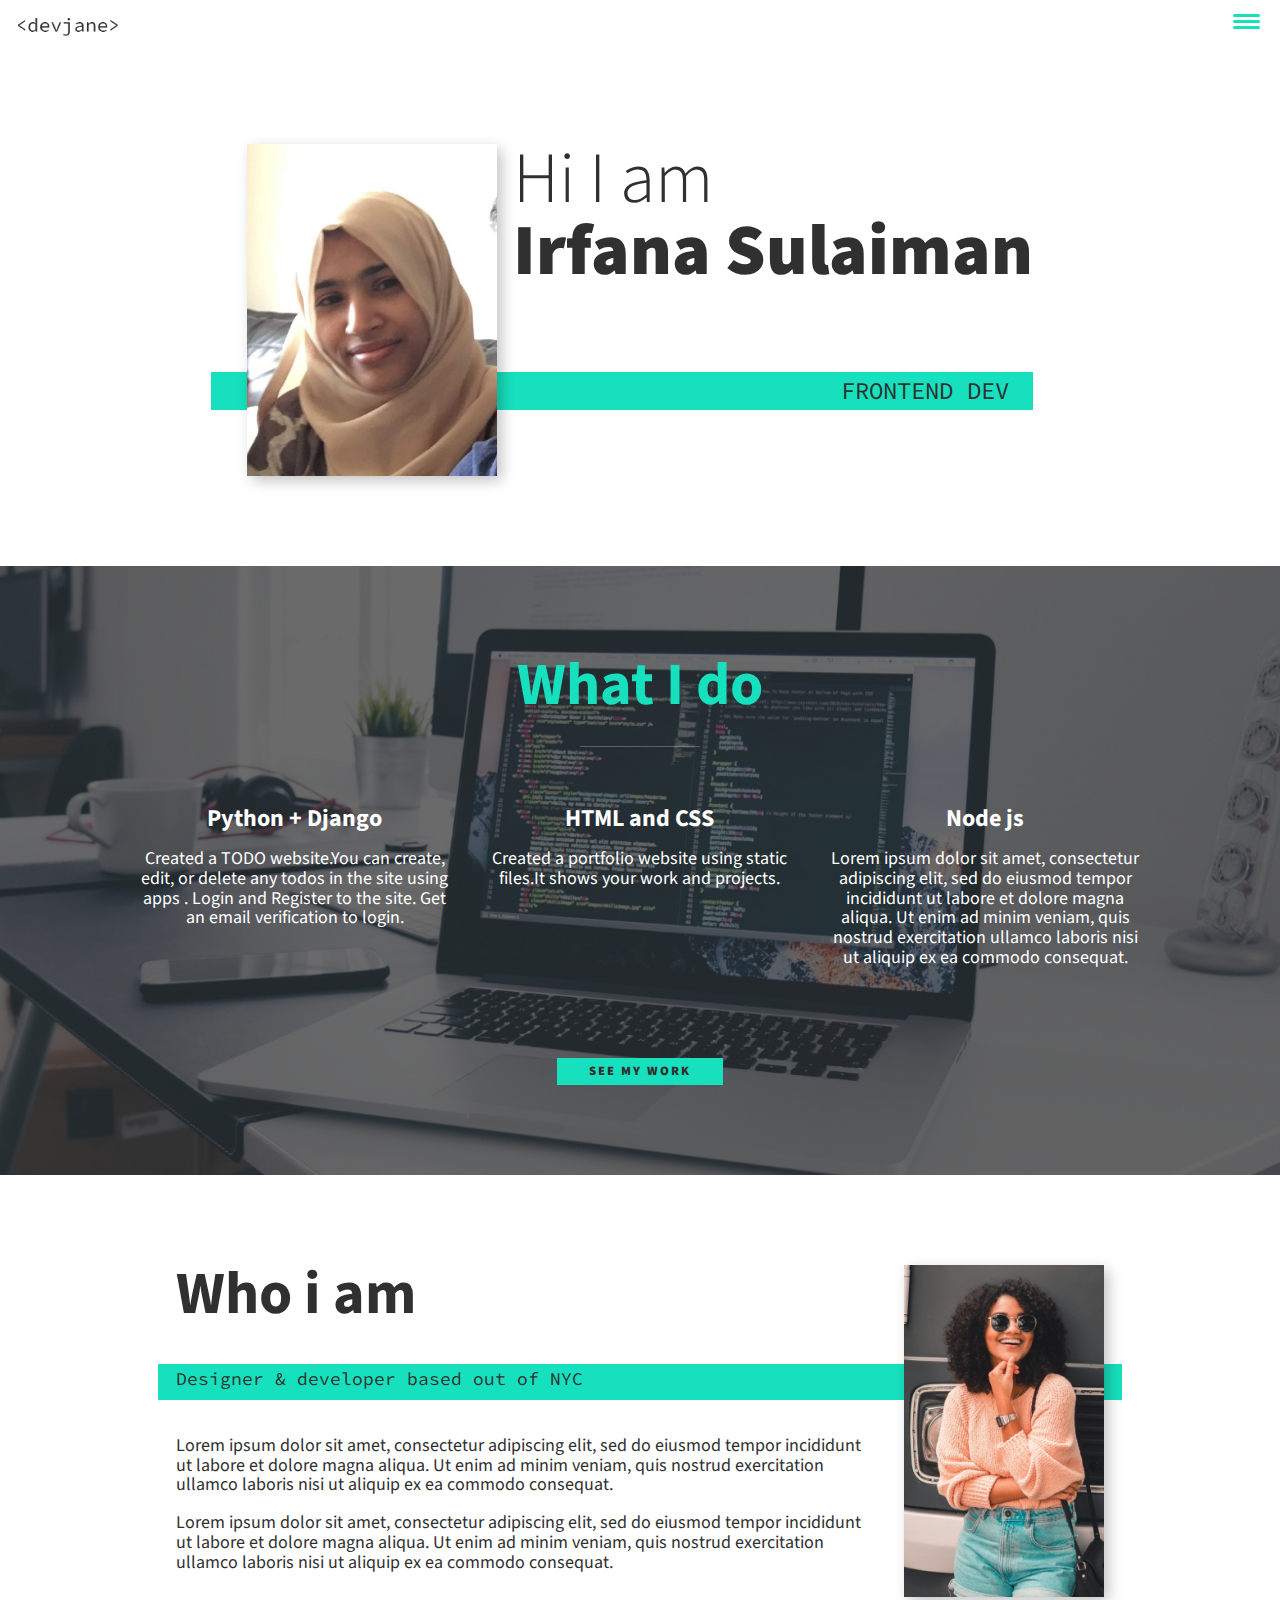
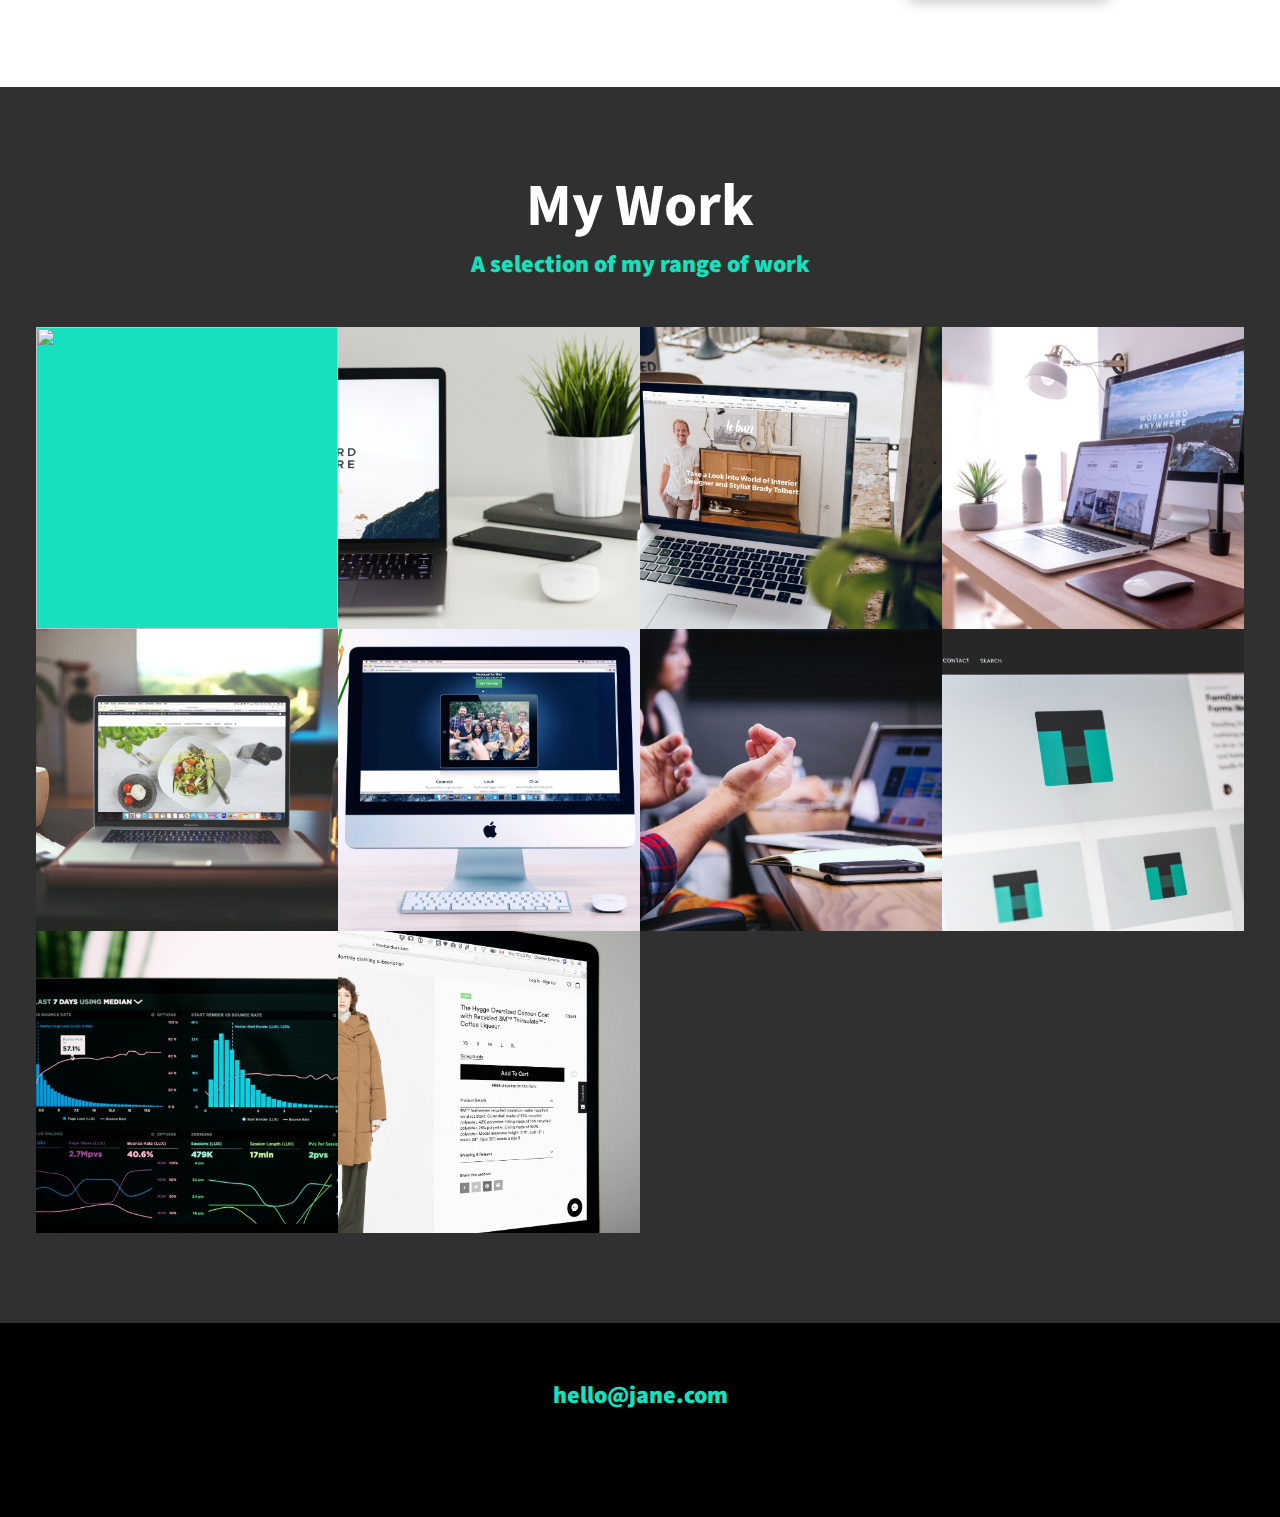
==== index.html @ 98708224 "Initial commit" ====
<!DOCTYPE html>
<html>
<head>
     <meta charset="UTF-8">
     <meta name="viewport" content="width=device-width, initial-scale=1.0">
    <title>Irfana Portfolio</title>
    <link rel="stylesheet" href="https://cdnjs.cloudflare.com/ajax/libs/normalize/7.0.0/normalize.min.css">
        <link rel="stylesheet" href="https://cdnjs.cloudflare.com/ajax/libs/font-awesome/5.11.2/css/all.css" integrity="sha256-46qynGAkLSFpVbEBog43gvNhfrOj+BmwXdxFgVK/Kvc=" crossorigin="anonymous" />

        <!-- Update these with your own fonts -->
        <link href="https://fonts.googleapis.com/css?family=Source+Code+Pro:400,900|Source+Sans+Pro:300,900&display=swap" rel="stylesheet">
    <link href="css/style.css" rel="stylesheet">
</head>
<body >
<header>
<div class="logo">
  <img src="img/devjane.png" alt="">
</div>
<button class="nav-toggle" aria-label="toggle navigation">
                <span class="hamburger"></span>
            </button>
<nav class="nav" >
    <ul class="nav__list">
        <li class="nav__item"><a href="#Home" class="nav__link">Home</a> </li>
         <li class="nav__item"><a href="#services" class="nav__link">My skills</a> </li>
         <li class="nav__item"><a href="#about" class="nav__link">About</a> </li>
         <li class="nav__item"><a href="#work" class="nav__link">My Work</a> </li>
    </ul>
</nav>
</header>
<!--introduction-->

<section class="intro" id="Home">
    <h1 class="section__title section__title--intro" >Hi I am <strong>Irfana Sulaiman</strong></h1>
    <p class="section__subtitle section__subtitle--intro">FRONTEND DEV</p>
    <img src="img/irfana.JPG" alt="a picture of irfana" class="intro__img">
</section>
<!--my services-->
<section class="my-services" id="services">
    <h2 class="section__title section__title--services">What I do</h2>
    <div class="services">
        <div class="service">
            <h3>Python + Django</h3>
            <p>Created a TODO website.You can create, edit, or delete any todos in the site using apps .
                Login and Register to the site. Get an email verification to login.</p>
        </div>
        <div class="service">
            <h3>HTML and CSS</h3>
            <p>Created a portfolio website using static files.It shows your work and projects.
            </p>
        </div>
        <div class="service">
            <h3>Node js</h3>
            <p>Lorem ipsum dolor sit amet, consectetur adipiscing elit, sed do
                eiusmod tempor incididunt ut labore et dolore magna aliqua.
                Ut enim ad minim veniam, quis nostrud exercitation
                ullamco laboris nisi ut aliquip ex ea commodo consequat.</p>
        </div>
    </div>
    <a href="#work" class="btn">see my work</a>
</section>

<!-- About Me  -->
<section class="about-me" id="about">
    <h2 class="section__title section__title--about ">
        Who i am
    </h2>
    <p class="section_subtitle section__subtitle--about ">Designer & developer based out of NYC</p>
    <div class="about-me__body">
         <p>Lorem ipsum dolor sit amet, consectetur adipiscing elit, sed do eiusmod tempor incididunt ut labore
             et dolore magna aliqua. Ut enim ad minim veniam, quis nostrud exercitation ullamco laboris nisi ut
             aliquip ex ea commodo consequat. </p>
         <p>Lorem ipsum dolor sit amet, consectetur adipiscing elit, sed do eiusmod tempor incididunt ut labore
             et dolore magna aliqua. Ut enim ad minim veniam, quis nostrud exercitation ullamco laboris nisi ut
             aliquip ex ea commodo consequat. </p>
    </div>

    <img src="img/dev-jane-02.jpg" alt="jane leaning on a bus"class="about_img">
</section>

<!-- My work  -->
<section class="my-work" id="work">
    <h2 class="section__title section__title--work">My Work</h2>
    <p class="section__subtitle section__subtitle--work">
A selection of my range of work
    </p>
    <!--portfolio items-->
    <div class="portfolio">
        <a href="portfolio-item1.html" class="portfolio__item" >
            <img src="img/todo11.png" alt="" class="portfolio__img">
        </a>
         <a href="" class="portfolio__item" >
            <img src="img/portfolio-02.jpg" alt="" class="portfolio__img">
        </a>
         <a href="" class="portfolio__item" >
            <img src="img/portfolio-03.jpg" alt="" class="portfolio__img">
        </a>
         <a href="" class="portfolio__item" >
            <img src="img/portfolio-04.jpg" alt="" class="portfolio__img">
        </a>
         <a href="" class="portfolio__item" >
            <img src="img/portfolio-05.jpg" alt="" class="portfolio__img">
        </a>
        <a href="" class="portfolio__item" >
            <img src="img/portfolio-06.jpg" alt="" class="portfolio__img">
        </a>
         <a href="" class="portfolio__item" >
            <img src="img/portfolio-07.jpg" alt="" class="portfolio__img">
        </a>
         <a href="" class="portfolio__item" >
            <img src="img/portfolio-08.jpg" alt="" class="portfolio__img">
        </a>
         <a href="" class="portfolio__item" >
            <img src="img/portfolio-09.jpg" alt="" class="portfolio__img">
        </a>
         <a href="" class="portfolio__item" >
            <img src="img/portfolio-10.jpg" alt="" class="portfolio__img">
        </a>


    </div>
</section>
<!--footer-->
<footer class="footer">
    <a href="mailto:hello@jane.com" class="footer__link">hello@jane.com</a>
    <ul class="social-list">
        <li class="social-list__item">
            <a class="social-list__link" href=""><i class="fab fa-facebook-square"></i></a></li>
        <li class="social-list__item">
            <a class="social-list__link" href=""><i class="fab fa-twitter"></i></a></li>
        <li class="social-list__item">
            <a class="social-list__link" href=""><i class="fab fa-github"></i></a></li>
        <li class="social-list__item">
            <a class="social-list__link" href=""><i class="fab fa-linkedin"></i></a></li>

    </ul>
</footer>
<script src="js/index.js"></script>


</body>
</html>
---- css/style.css ----
*,
*::before,
*::after{
box-sizing :border-box;
}
/*custom properties*/
:root{
    --ff-primary:'Source Sans Pro', sans-serif;
    --ff-secondary:'Source Code Pro', monospace;

    --fw-reg:300;
    --fw-bold:900;

    --clr-light:#fff;
    --clr-dark:#303030;
    --clr-accent: #16e0bd;

    --fs-h1:3rem;
    --fs-h2:2.25rem;
    --fs-h3:1.25rem;
    --fs-body:1rem;

    --bs:0.25em 0.25em 0.75em rgba(0,0,0,.25);.
         0.125em 0.125em 0.25em rgba(0,0,0,.15);
}
html {
    scroll-behavior: smooth;
}
@media (min-width:800px){
:root{
    --fs-h1:4.5rem;
    --fs-h2:3.75rem;
    --fs-h3:1.5rem;
    --fs-body:1.125rem;
}}



/*general styles*/

body{
    background-color:var(--clr-light);
    color:var(--clr-dark);
    margin:0;
    font-family:var(--ff-primary);
    font-size:var(--fs-body);
    line-height:1.1;
}
section{
padding:5em 2em;
}
img{
    display:block;
    max-width:100%;


}
strong { font-weight: var(--fw-bold) }
:focus{
outline:3px solid var(--clr-accent);
outline-offset:3px;
}

.section__subtitle--intro,
.section__subtitle--about {
    background: var(--clr-accent);
    padding: .25em 1em;
    font-family: var(--ff-secondary);
    margin-bottom: 1em;
}
/*buttoms*/
.btn{
    display:inline-block;
    background-color:var(--clr-accent);
    color:var(--clr-dark);
    text-decoration:None;
    padding:.5em 2.5em;
    cursor:pointer;
    font-size:.8rem;
    text-transform:uppercase;
    letter-spacing:2px;
    font-weight: var(--fw-bold);

    transition:transform 200ms ease-in-out;


}
.btn:hover{
transform:scale(1.1);
}
/*typography*/

h1,
h2,
h3{
   line-height:1;
   margin:0;
   }
h1 {font-size:var(--fs-h1)}
h2 {font-size:var(--fs-h2)}

h3 {font-size:var(--fs-h3)}

.section__title{
margin-bottom: .25em;
}
.section__title--intro{
font-weight:var(--fw-reg);
}
.section__subtitle{
font-size:var(--fs-h3);
margin:0;


}
.section__title--intro strong {
    display: block;
}




.section__subtitle--work{
color:var(--clr-accent);
font-weight:var(--fw-bold);
margin-bottom:2em;
}

/*header*/
.logo{
max-width:100px;

}
header{
display:flex;
justify-content:space-between;
padding:1em;
}

/*--navigation---*/

.nav{
position:fixed;
background:var(--clr-dark);
color:var(--clr-light);
top:0;
bottom:0;
right:0;
left:0;
z-index:100;
transform:translateX(100%);
transition:transform 250ms cubic-bezier(.5,0,.5,0);


}
.nav__list{

list-style:none;
display:flex;
flex-direction:column;
height:100%;
justify-content:center;
align-items:center;
margin:0;
padding:0;
}

.nav__link{
color:inherit;
text-decoration:none;
font-weight:var(--fw-bold);
font-size:var(--fs-h2);
}

.nav__link:hover{
color:var(--clr-accent);
}

.nav-toggle{
padding:.5em;
background:transparent;
border:none;
cursor:pointer;
position:absolute;
right: 1em;
top: 1em;
z-index: 1000;/*always to have this button to be visible*/
}

.nav-open .nav {
transform:translateX(0);

}
.nav-open .nav-toggle{
position:fixed;
}
.nav-open .hamburger{
transform:rotate(.625turn);
}
.nav-open .hamburger::after{
opacity:0;
}
.nav-open .hamburger::before{
transform:rotate(90deg) translateX(-6px);
}

.hamburger{
display:block;
position:relative;
}

.hamburger,
.hamburger::after,
.hamburger::before{
    background:var(--clr-accent);
    width: 2em;
    height: 3px;
    border-radius: 1em;
    transition:transform 250ms ease-in-out;
}

.hamburger::after,
.hamburger::before{
content:'';
position:absolute;
left:0;
right:0;
}
.hamburger::after{bottom:6px;}
.hamburger::before{top:6px;}

/*intro section*/

.intro{
position:relative;
}
.intro__img{
box-shadow:var(--bs);
}
@media (min-width:600px){
        .intro{
        display:grid;
        width:min-content;
        margin:0 auto;
        grid-template-columns:min-content max-content;
        grid-template-areas:
        "img title"
        "img subtitle";
        grid-column-gap:1rem;

        }
        .intro__img{
        grid-area:img;
        min-width:250px;
        min-height:250px;
        object-fit:cover;
        position:relative;
        z-index:2;
}
.section__subtitle--intro{
align-self: start;
grid-column:-1/1;
grid-row:2;
text-align:right;
position:relative;
left:-1.5em ;
width: calc(100% + 1.5em);
}
}
/*---services--*/
.my-services{
background-color:var(--clr-dark);
background-image:url(../img/services-bg.jpg);
color:var(--clr-light);
background-size:cover;
text-align:center;
}
.section__title--services{
color:var(--clr-accent);
position:relative;
}

.section__title--services::after{
content:'';
display:block;
width:2em;
height:1px;
margin:0.5em auto 1em;
background:var(--clr-light);
opacity:0.25;
}
.services{
margin-bottom: 4em;
}
.service{

max-width:500px;
flex-basis:100%;
margin:0 auto;
}
@media (min-width:800px){
.services{
display:flex;
max-width:1000px;
margin-left:auto;
margin-right:auto;
}
.service + .service{
margin-left:2em;}
}


/*------About me-------*/


.about-me{
max-width:1000px;

margin:0 auto;
}


.about_img{
box-shadow:var(--bs);
}

@media (min-width:600px){
        .about-me{
            display:grid;


            grid-template-columns:1fr 200px;
            grid-template-areas:
                    "title img"
                    "subtitle img"
                    "body img";

            grid-column-gap: 2em;
            }
        .section__title--about {
                 grid-area: title;
              }
.section__subtitle--about{
            grid-column:-1/1;
            grid-row:2;
            position:relative;
            left:-1em;
            width: calc(100% + 2em);
            padding-left:1em;
            padding-right:calc(200px + 4em);
            }
    .about_img{
            grid-area:img;
            position:relative;
            z-index:2;
            }
}

/*---portfolio---*/
.my-work{
background-color:var(--clr-dark);
color:var(--clr-light);
text-align:center;

}

.portfolio{
display:grid;
grid-template-columns:repeat(auto-fit ,minmax(300px,1fr));
}

.portfolio__item{
background-color:var(--clr-accent);
overflow:hidden;
}
.portfolio__img{
width:100%;
height:100%;
object-fit: cover;
transition:
    transform 750ms cubic-bezier(.5,0,.5,1),
    opacity 250ms linear;

}
.portfolio__item:focus{
position:relative;
z index:2;
}
.portfolio__img:hover,
.portfolio__item:focus  .portfolio__img{
    transform:scale(1.2);
    opacity:.75;
}

/*-----footer--*/
.footer{
background-color:black;
color:var(--clr-accent);
text-align:center;
padding:2.5em 0;
font-size:var(--fs-h3);
}

.footer__link{

font-weight:var(--fw-bold);

}

.footer a{
color:inherit;
text-decoration:none;
}

.footer__link:hover,
.social-list__link:hover{
opacity:.7;
}
.footer__link:hover{
text-decoration:underline;}


.social-list{
list-style:none;
display:flex;
justify-content:center;
margin:2em 0 0;
padding:0;
}

.social-list__item{
         margin:0 1em;
         }

..social-list__link{
padding:.5em;
}


/*--portfolio-items--*/
.portfolio-item-individual{
padding:0 2em 2em;

max-width:1000px;
margin:0 auto;
}
.portfolio-item-individual p{
max-width:600px;
margin-left: auto;
margin-right: auto;
}
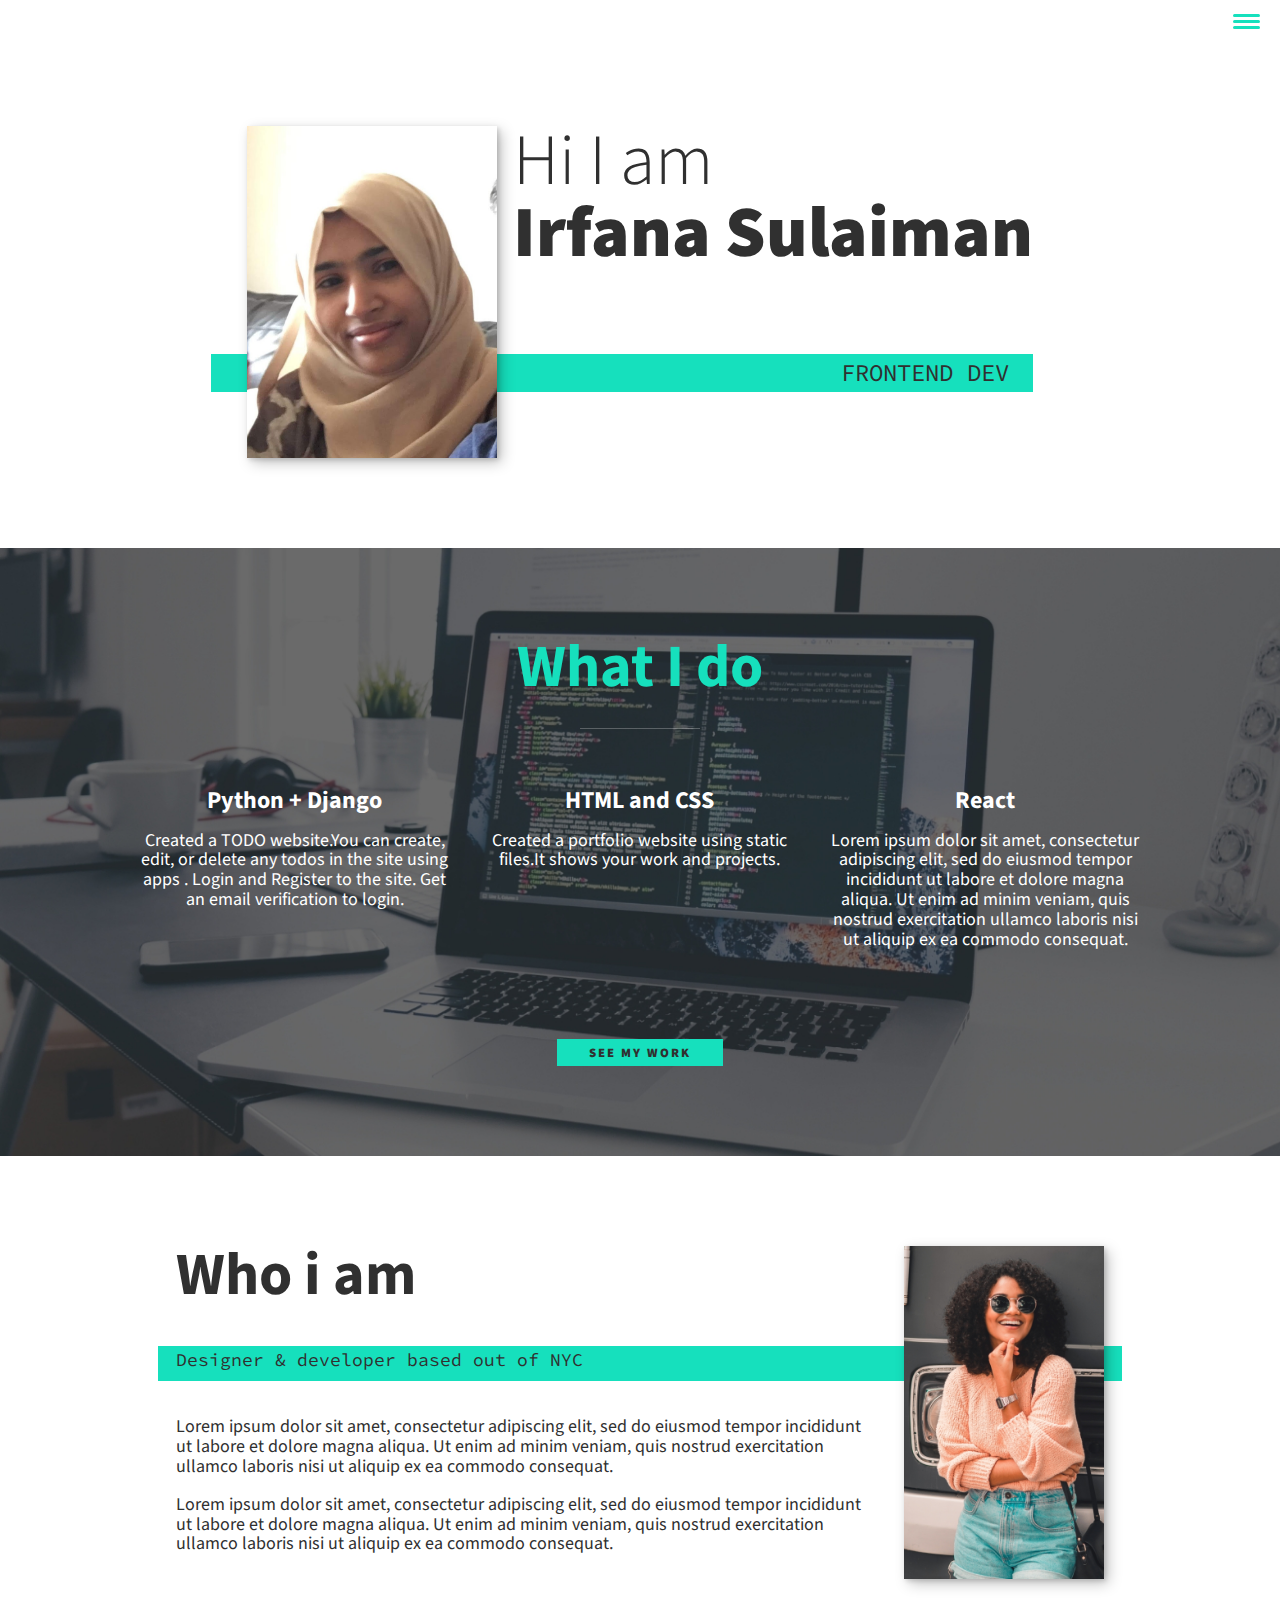
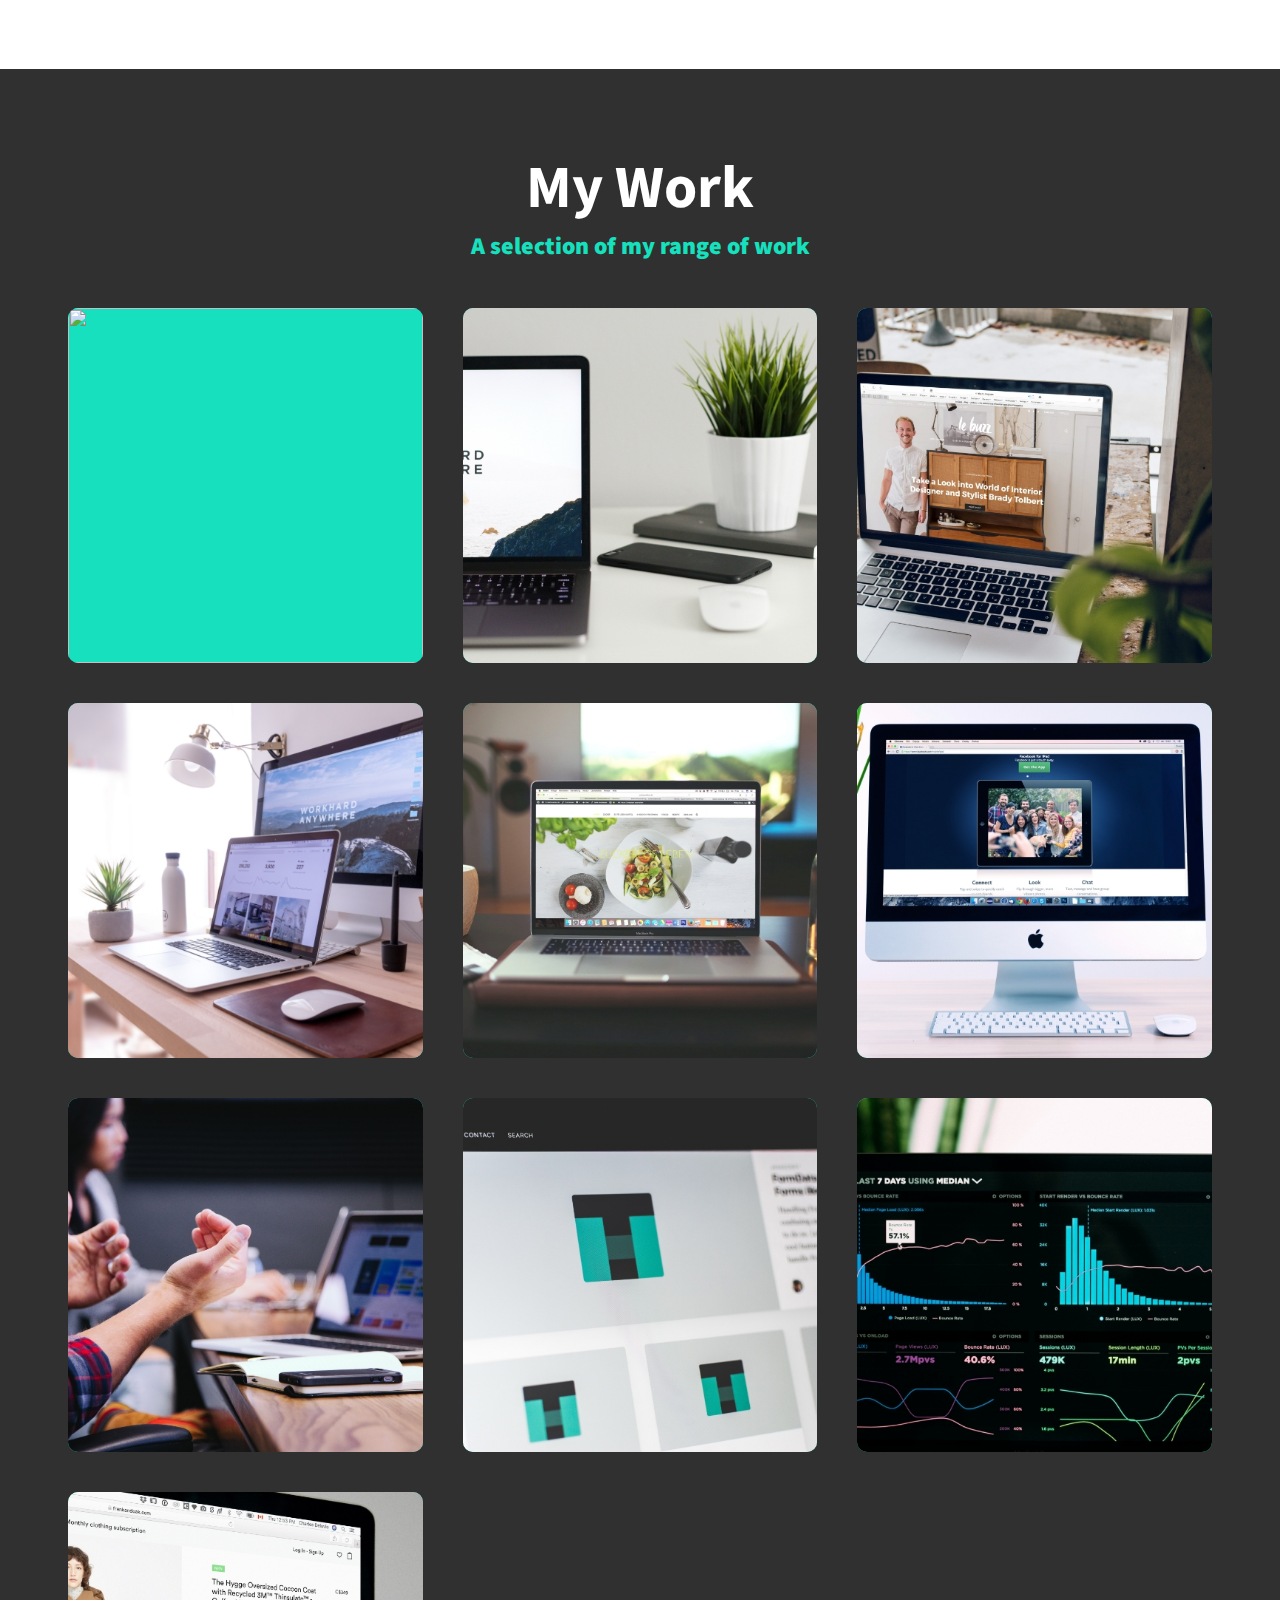
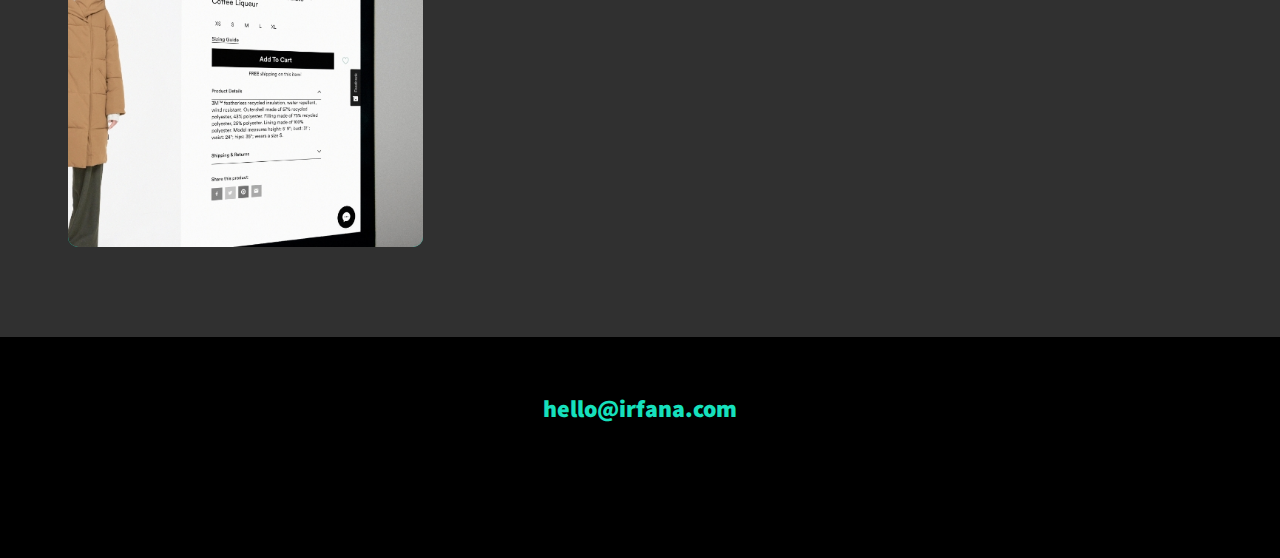
==== commit 75557cf3: "init'" ====
--- a/index.html
+++ b/index.html
@@ -14,7 +14,7 @@
 <body >
 <header>
 <div class="logo">
-  <img src="img/devjane.png" alt="">
+  <!-- <img src="img/devjane.png" alt=""> -->
 </div>
 <button class="nav-toggle" aria-label="toggle navigation">
                 <span class="hamburger"></span>
@@ -50,7 +50,7 @@
             </p>
         </div>
         <div class="service">
-            <h3>Node js</h3>
+            <h3>React</h3>
             <p>Lorem ipsum dolor sit amet, consectetur adipiscing elit, sed do
                 eiusmod tempor incididunt ut labore et dolore magna aliqua.
                 Ut enim ad minim veniam, quis nostrud exercitation
@@ -122,7 +122,7 @@
 </section>
 <!--footer-->
 <footer class="footer">
-    <a href="mailto:hello@jane.com" class="footer__link">hello@jane.com</a>
+    <a href="mailto:hello@jane.com" class="footer__link">hello@irfana.com</a>
     <ul class="social-list">
         <li class="social-list__item">
             <a class="social-list__link" href=""><i class="fab fa-facebook-square"></i></a></li>
--- a/css/style.css
+++ b/css/style.css
@@ -20,7 +20,7 @@
     --fs-h3:1.25rem;
     --fs-body:1rem;
 
-    --bs:0.25em 0.25em 0.75em rgba(0,0,0,.25);.
+    --bs:0.25em 0.25em 0.75em rgba(0,0,0,.25),
          0.125em 0.125em 0.25em rgba(0,0,0,.15);
 }
 html {
@@ -367,11 +367,14 @@
 .portfolio{
 display:grid;
 grid-template-columns:repeat(auto-fit ,minmax(300px,1fr));
+gap:2.5rem;
+padding: 0 2rem;
 }
 
 .portfolio__item{
 background-color:var(--clr-accent);
 overflow:hidden;
+border-radius: 10px;
 }
 .portfolio__img{
 width:100%;
@@ -384,7 +387,7 @@
 }
 .portfolio__item:focus{
 position:relative;
-z index:2;
+z-index:2;
 }
 .portfolio__img:hover,
 .portfolio__item:focus  .portfolio__img{
@@ -432,7 +435,7 @@
          margin:0 1em;
          }
 
-..social-list__link{
+.social-list__link{
 padding:.5em;
 }
 
